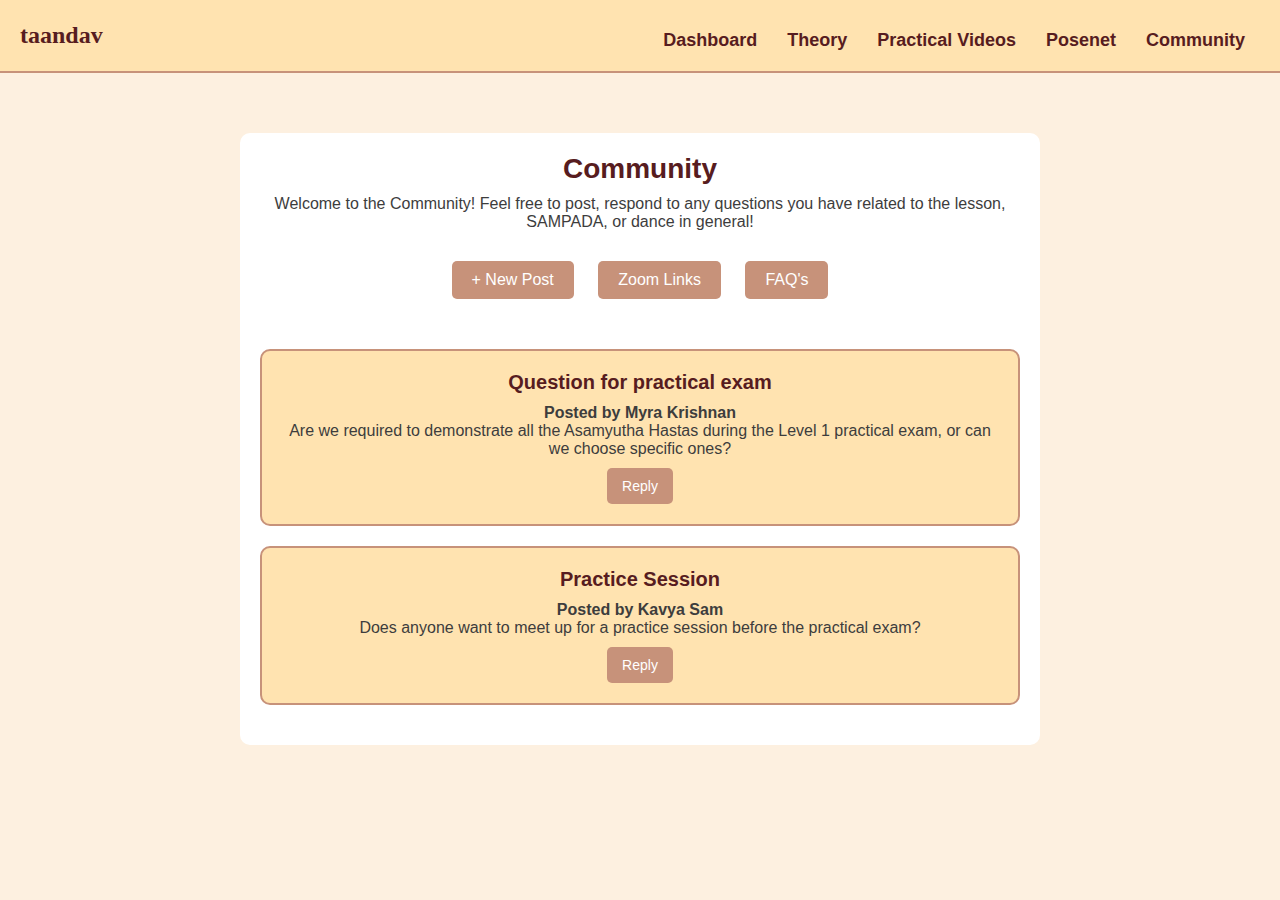
==== community.html @ 80a74edd "initial" ====
<!DOCTYPE html>
<html lang="en">
<head>
    <meta charset="UTF-8">
    <meta name="viewport" content="width=device-width, initial-scale=1.0">
    <title>Community</title>
    <link rel="stylesheet" href="style.css">
</head>
<body>

    <header>
        <div class="logo">
            <h1>taandav</h1>
        </div>
        <nav>
            <a href="index.html">Dashboard</a>
            <a href="theory.html">Theory</a>
            <a href="#">Practical Videos</a>
            <a href="#">Posenet</a>
            <a href="community.html" class="active">Community</a>
        </nav>
    </header>

    <main>
        <section class="community-section">
            <h2>Community</h2>
            <p>Welcome to the Community! Feel free to post, respond to any questions you have related to the lesson, SAMPADA, or dance in general!</p>

            <div class="community-buttons">
                <button id="newPostBtn" class="community-btn">+ New Post</button>
                <button class="community-btn">Zoom Links</button>
                <button class="community-btn">FAQ's</button>
            </div>

            <!-- New Post Form (hidden by default) -->
            <div id="newPostForm" class="new-post-form hidden">
                <h3>Create a New Post</h3>
                <label for="postTitle">Title:</label>
                <input type="text" id="postTitle" placeholder="Enter your post title" required>
                <label for="postContent">Content:</label>
                <textarea id="postContent" placeholder="Enter your post content" required></textarea>
                <button id="submitPostBtn" class="submit-btn">Submit</button>
                <button id="cancelPostBtn" class="cancel-btn">Cancel</button>
            </div>

            <!-- Community Posts -->
            <div id="communityPosts" class="community-posts">
                <!-- Example Posts (Existing posts) -->
                <div class="post">
                    <h4>Question for practical exam</h4>
                    <p><strong>Posted by Myra Krishnan</strong></p>
                    <p>Are we required to demonstrate all the Asamyutha Hastas during the Level 1 practical exam, or can we choose specific ones?</p>
                    <button class="reply-btn">Reply</button>
                </div>

                <div class="post">
                    <h4>Practice Session</h4>
                    <p><strong>Posted by Kavya Sam</strong></p>
                    <p>Does anyone want to meet up for a practice session before the practical exam?</p>
                    <button class="reply-btn">Reply</button>
                </div>
            </div>
        </section>
    </main>

    <script src="community.js"></script>

</body>
</html>
---- style.css ----
/* Basic Reset */
* {
    margin: 0;
    padding: 0;
    box-sizing: border-box;
}

body {
    font-family: Arial, sans-serif;
    background-color: #f6e7d3;
    color: #571c20;
    display: flex;
    flex-direction: column;
    align-items: center;
}

header {
    width: 100%;
    background-color: #c7927a;
    padding: 20px;
    display: flex;
    justify-content: space-between;
    align-items: center;
    color: #fff;
}

.logo h1 {
    font-size: 28px;
    font-weight: bold;
}

nav a {
    margin: 0 15px;
    text-decoration: none;
    color: #fff;
    font-size: 16px;
}

main {
    width: 100%;
    max-width: 1200px;
    padding: 50px 20px;
}

.dashboard {
    background-color: #fdf4e3;
    padding: 20px;
    border-radius: 10px;
    border: 2px solid #c7927a;
}

.dashboard h2 {
    font-size: 26px;
    margin-bottom: 20px;
}

.content {
    display: flex;
    justify-content: space-between;
    gap: 20px;
}

.video-content, .theory-content {
    width: 45%;
    padding: 20px;
    background-color: #fff;
    border: 2px solid #c7927a;
    border-radius: 10px;
}

.video-content h3, .theory-content h3 {
    font-size: 20px;
    margin-bottom: 10px;
}

ul {
    list-style: none;
}

ul li {
    margin: 10px 0;
    font-size: 18px;
}

.exam-date {
    margin-top: 20px;
    font-size: 16px;
    color: #571c20;
}

.progress-bar {
    width: 100%;
    height: 20px;
    background-color: #e0d6cc;
    border-radius: 10px;
    margin-top: 10px;
}

.progress {
    height: 100%;
    background-color: #571c20;
    border-radius: 10px;
}

.resume {
    text-align: center;
    margin-top: 30px;
}

button {
    background-color: #ffb347;
    color: #fff;
    padding: 15px 30px;
    border: none;
    border-radius: 10px;
    font-size: 18px;
    cursor: pointer;
}

button:hover {
    background-color: #f08a24;
}

/* Global Reset */
* {
    margin: 0;
    padding: 0;
    box-sizing: border-box;
}

body {
    font-family: 'Arial', sans-serif;
    background-color: #f6e7d3;
    color: #571c20;
}

/* Header */
header {
    background-color: #c7927a;
    color: white;
    padding: 20px;
    display: flex;
    justify-content: space-between;
    align-items: center;
}

.logo h1 {
    font-size: 28px;
}

nav a {
    color: white;
    text-decoration: none;
    margin-right: 15px;
    font-size: 16px;
}

/* Theory Page Styles */
.theory-page {
    margin: 40px auto;
    max-width: 900px;
    padding: 20px;
}

.theory-page h2 {
    font-size: 28px;
    text-align: center;
    margin-bottom: 40px;
}

/* Progress Bar */
.progress-bar {
    width: 100%;
    height: 20px;
    background-color: #e0d6cc;
    border-radius: 10px;
    position: relative;
    margin-bottom: 30px;
}

.progress {
    height: 100%;
    background-color: #571c20;
    border-radius: 10px;
}

.progress-text {
    position: absolute;
    right: 10px;
    top: 0;
    font-size: 14px;
    color: #571c20;
}

/* Units Section */
.units {
    display: flex;
    flex-wrap: wrap;
    justify-content: space-around;
    gap: 20px;
}

.unit {
    background-color: #fff;
    border: 2px solid #ffb347;
    border-radius: 10px;
    padding: 20px;
    width: 180px;
    text-align: center;
    cursor: pointer;
    transition: transform 0.2s ease-in-out;
}

.unit h3 {
    font-size: 20px;
    color: #571c20;
}

.unit p {
    font-size: 16px;
    color: #571c20;
    margin-top: 10px;
}

.unit:hover {
    transform: scale(1.05);
}

/* Styles for Unit 1 - Objectives page */
.unit-page {
    margin: 40px auto;
    max-width: 900px;
    padding: 20px;
}

.unit-page h2 {
    font-size: 28px;
    margin-bottom: 20px;
    text-align: left;
}

.objectives h3 {
    font-size: 22px;
    margin-bottom: 15px;
    color: #571c20;
}

.objectives ul {
    list-style-type: disc;
    margin-left: 20px;
    font-size: 18px;
    color: #571c20;
    margin-bottom: 40px;
}

.practice h3, .relevant-videos h3 {
    font-size: 20px;
    margin-bottom: 10px;
}

.practice button, .begin-learning button {
    background-color: #ffb347;
    color: white;
    border: none;
    padding: 15px 30px;
    font-size: 18px;
    border-radius: 10px;
    cursor: pointer;
    margin-right: 10px;
    transition: background-color 0.3s;
}

.practice button:hover, .begin-learning button:hover {
    background-color: #f08a24;
}

.relevant-videos ul {
    list-style-type: none;
    font-size: 18px;
    color: #571c20;
}

.relevant-videos ul li {
    margin: 10px 0;
}

.back-link {
    text-decoration: none;
    font-size: 18px;
    color: #571c20;
    display: block;
    margin-bottom: 20px;
}
/* Unit 1 Overview Page */
.overview-page {
    margin: 40px auto;
    max-width: 900px;
    padding: 20px;
    background-color: #fff;
    border: 2px solid #c7927a;
    border-radius: 10px;
}

.overview-page h2 {
    font-size: 24px;
    color: #571c20;
    margin-bottom: 20px;
}

.overview-page h3 {
    font-size: 20px;
    color: #571c20;
    margin-bottom: 15px;
}

.overview-page p {
    font-size: 18px;
    line-height: 1.6;
    margin-bottom: 20px;
}

.back-link {
    text-decoration: none;
    font-size: 18px;
    color: #571c20;
    margin-bottom: 20px;
    display: inline-block;
}

.next-link {
    text-decoration: none;
    font-size: 18px;
    color: white;
    background-color: #c7927a;
    padding: 10px 20px;
    border-radius: 10px;
    display: inline-block;
    margin-top: 20px;
    transition: background-color 0.3s;
}

.next-link:hover {
    background-color: #b07664;
}/* Flashcards Page */
.flashcards-page {
    margin: 40px auto;
    max-width: 900px;
    padding: 20px;
}

.flashcards-page h2 {
    font-size: 24px;
    color: #571c20;
    margin-bottom: 20px;
}

.flashcards-page h3 {
    font-size: 20px;
    color: #571c20;
    margin-bottom: 15px;
}

.flashcard {
    background-color: #ffe3b0;
    padding: 40px;
    border-radius: 10px;
    border: 2px solid #c7927a;
    text-align: center;
    font-size: 24px;
    color: #571c20;
    margin-bottom: 40px;
    cursor: pointer; /* Make it clear that the flashcard is clickable */
    position: relative;
}

.flashcard .front, .flashcard .back {
    position: absolute;
    width: 100%;
    height: 100%;
    top: 0;
    left: 0;
    display: flex;
    justify-content: center;
    align-items: center;
    font-size: 24px;
    color: #571c20;
}

.flashcard .back {
    display: none; /* Hide the back by default */
}

.flashcard-navigation {
    display: flex;
    justify-content: space-between;
    align-items: center;
}

.flashcard-navigation a {
    text-decoration: none;
    font-size: 18px;
    color: #571c20;
}

.flashcard-navigation .flashcard-number {
    font-size: 16px;
    color: #571c20;
}

.next-link {
    text-decoration: none;
    font-size: 18px;
    color: white;
    background-color: #c7927a;
    padding: 10px 20px;
    border-radius: 10px;
    transition: background-color 0.3s;
}

.next-link:hover {
    background-color: #b07664;
}

/* General Styles */
body {
    font-family: 'Arial', sans-serif;
    margin: 0;
    padding: 0;
    background-color: #fdf0e0;
    color: #3d3d3d;
}

header {
    background-color: #ffe3b0;
    padding: 20px;
    border-bottom: 2px solid #c7927a;
}

header .logo h1 {
    margin: 0;
    color: #571c20;
    font-family: 'Georgia', serif;
    font-size: 24px;
}

nav {
    margin-top: 10px;
    display: flex;
    justify-content: space-around;
}

nav a {
    text-decoration: none;
    color: #571c20;
    font-size: 18px;
    font-weight: bold;
    transition: color 0.3s;
}

nav a:hover {
    color: #c7927a;
}

main {
    padding: 20px;
}

.back-link {
    display: inline-block;
    color: #571c20;
    text-decoration: none;
    font-size: 18px;
    margin-bottom: 20px;
    transition: color 0.3s;
}

.back-link:hover {
    color: #c7927a;
}

/* Terms Overview Section */
.terms-overview {
    margin: 40px auto;
    max-width: 1100px;
    padding: 20px;
    background-color: #fff;
    border: 1px solid #c7927a;
    border-radius: 10px;
}

.terms-overview h2, .terms-overview h3 {
    text-align: center;
    color: #571c20;
}

.terms-grid {
    display: grid;
    grid-template-columns: repeat(auto-fill, minmax(250px, 1fr));
    gap: 20px;
    margin-top: 40px;
}

.term-card {
    background-color: #ffe3b0;
    border: 2px solid #c7927a;
    border-radius: 10px;
    padding: 20px;
    text-align: center;
    transition: background-color 0.3s ease;
}

.term-card h4 {
    font-size: 18px;
    color: #571c20;
    margin-bottom: 10px;
}

.term-card p {
    font-size: 16px;
    color: #3d3d3d;
}

.term-card:hover {
    background-color: #fdf0e0;
}

/* Memory Game Button */
.memory-game-btn {
    display: block;
    width: 200px;
    margin: 40px auto;
    padding: 15px;
    text-align: center;
    background-color: #c7927a;
    color: white;
    border-radius: 10px;
    text-decoration: none;
    font-size: 18px;
    transition: background-color 0.3s ease;
}

.memory-game-btn:hover {
    background-color: #b07664;
}

/* Responsive Layout */
@media (max-width: 768px) {
    nav a {
        font-size: 16px;
    }

    .terms-grid {
        grid-template-columns: 1fr;
    }
}

/* Terms Overview Section in Flashcards */
.terms-overview-section {
    text-align: center;
    margin-top: 40px;
}

/* Memory Game Section */
.memory-game-section {
    margin: 40px auto;
    max-width: 1100px;
    padding: 20px;
    background-color: #fff;
    border-radius: 10px;
    text-align: center;
}

.memory-game-grid {
    display: grid;
    grid-template-columns: repeat(4, 1fr);
    gap: 20px;
    margin-top: 20px;
}

.memory-game-card {
    background-color: #c7927a;
    color: white;
    padding: 20px;
    border-radius: 10px;
    font-size: 18px;
    text-align: center;
    cursor: pointer;
    transition: background-color 0.3s ease;
    user-select: none;
}

.memory-game-card.hidden {
    background-color: #f2a65a;
}

.memory-game-card.matched {
    background-color: #571c20;
    cursor: default;
    pointer-events: none;
}

.memory-game-card:hover {
    background-color: #b07664;
}

/* Back and Overview Links */
.back-link {
    display: inline-block;
    margin-bottom: 20px;
    font-size: 18px;
    color: #571c20;
    text-decoration: none;
    transition: color 0.3s;
}

.back-link:hover {
    color: #b07664;
}

.memory-game-btn {
    display: inline-block;
    margin-top: 20px;
    padding: 15px 30px;
    background-color: #c7927a;
    color: white;
    text-decoration: none;
    border-radius: 10px;
    font-size: 18px;
    transition: background-color 0.3s;
}

.memory-game-btn:hover {
    background-color: #b07664;
}

/* Completion Screen */
.completion-section {
    margin: 40px auto;
    max-width: 800px;
    padding: 20px;
    background-color: #fff;
    border-radius: 10px;
    text-align: center;
}

.completion-section h2 {
    color: #571c20;
    font-size: 32px;
    margin-bottom: 20px;
}

.completion-section p {
    font-size: 18px;
    color: #3d3d3d;
    margin-bottom: 30px;
}

/* Progress Bar */
.progress-container {
    margin: 30px 0;
    text-align: center;
}

.progress-bar {
    width: 100%;
    background-color: #f2a65a;
    border-radius: 25px;
    height: 30px;
    overflow: hidden;
}

.progress {
    height: 100%;
    width: 50%; /* Initial progress */
    background-color: #c7927a;
    border-radius: 25px;
    transition: width 1s ease-in-out;
}

#progress-percentage {
    font-size: 18px;
    color: #571c20;
    margin-top: 10px;
}

/* Buttons */
.next-steps {
    margin-top: 40px;
}

.next-btn, .progress-btn {
    display: inline-block;
    padding: 15px 30px;
    background-color: #c7927a;
    color: white;
    text-decoration: none;
    border-radius: 10px;
    font-size: 18px;
    margin: 10px;
    transition: background-color 0.3s;
}

.next-btn:hover, .progress-btn:hover {
    background-color: #b07664;
}

/* Community Section */
.community-section {
    margin: 40px auto;
    max-width: 800px;
    padding: 20px;
    background-color: #fff;
    border-radius: 10px;
    text-align: center;
}

.community-section h2 {
    color: #571c20;
    font-size: 28px;
    margin-bottom: 10px;
}

.community-buttons {
    margin: 20px 0;
}

.community-btn {
    padding: 10px 20px;
    background-color: #c7927a;
    color: white;
    border: none;
    border-radius: 5px;
    margin: 10px;
    cursor: pointer;
    font-size: 16px;
    transition: background-color 0.3s;
}

.community-btn:hover {
    background-color: #b07664;
}

/* New Post Form */
.new-post-form {
    margin: 20px auto;
    text-align: left;
    padding: 20px;
    border: 2px solid #c7927a;
    border-radius: 10px;
    background-color: #ffe3b0;
    max-width: 600px;
}

.new-post-form label {
    display: block;
    margin-bottom: 5px;
    font-size: 16px;
    color: #571c20;
}

.new-post-form input, .new-post-form textarea {
    width: 100%;
    padding: 10px;
    margin-bottom: 10px;
    font-size: 16px;
    border-radius: 5px;
    border: 1px solid #c7927a;
}

.submit-btn, .cancel-btn {
    padding: 10px 20px;
    background-color: #c7927a;
    color: white;
    border: none;
    border-radius: 5px;
    cursor: pointer;
    margin-right: 10px;
    transition: background-color 0.3s;
}

.submit-btn:hover, .cancel-btn:hover {
    background-color: #b07664;
}

.hidden {
    display: none;
}

/* Community Posts */
.community-posts {
    margin-top: 40px;
}

.post {
    border: 2px solid #c7927a;
    padding: 20px;
    margin-bottom: 20px;
    background-color: #ffe3b0;
    border-radius: 10px;
}

.post h4 {
    color: #571c20;
    font-size: 20px;
    margin-bottom: 10px;
}

.post p {
    font-size: 16px;
    color: #3d3d3d;
}

.reply-btn {
    padding: 10px 15px;
    background-color: #c7927a;
    color: white;
    border: none;
    border-radius: 5px;
    cursor: pointer;
    font-size: 14px;
    margin-top: 10px;
    transition: background-color 0.3s;
}

.reply-btn:hover {
    background-color: #b07664;
}

/* Video Page */
.video-section {
    max-width: 1000px;
    margin: 40px auto;
    padding: 20px;
    background-color: #fff;
    border-radius: 10px;
}

.video-section h2 {
    text-align: center;
    color: #571c20;
    font-size: 32px;
    margin-bottom: 20px;
}

/* Progress Bar */
.progress-bar-container {
    display: flex;
    align-items: center;
    justify-content: space-between;
    margin: 20px 0;
}

.progress-bar {
    width: 80%;
    height: 20px;
    background-color: #ffe3b0;
    border-radius: 10px;
    overflow: hidden;
}

.progress {
    width: 20%; /* Initial progress */
    height: 100%;
    background-color: #c7927a;
    border-radius: 10px;
    transition: width 1s ease-in-out;
}

.video-container {
    margin-top: 40px;
}

.video-container h3 {
    color: #c7927a;
    font-size: 24px;
    margin-bottom: 20px;
}

.video-grid {
    display: grid;
    grid-template-columns: repeat(auto-fill, minmax(200px, 1fr));
    gap: 20px;
}

.video-placeholder {
    background-color: #d8d8d8;
    border-radius: 10px;
    width: 100%;
    height: 150px;
    display: flex;
    justify-content: center;
    align-items: center;
    font-size: 18px;
    color: #333;
}

/* Posenet Page */
.posenet-section {
    max-width: 800px;
    margin: 40px auto;
    padding: 20px;
    background-color: #fff;
    border-radius: 10px;
    text-align: center;
}

.posenet-section h2 {
    font-size: 32px;
    color: #571c20;
    margin-bottom: 20px;
}

.posenet-section ol {
    text-align: left;
    font-size: 18px;
    color: #3d3d3d;
}

.status-indicators {
    margin: 20px 0;
}

.status {
    font-size: 18px;
    display: inline-block;
    margin: 0 10px;
}

.wrong-posture {
    color: red;
}

.correct-posture {
    color: green;
}

.video-placeholder {
    width: 600px;
    height: 400px;
    background-color: #d8d8d8;
    margin: 20px auto;
    display: flex;
    justify-content: center;
    align-items: center;
}

.start-btn {
    padding: 15px 30px;
    background-color: #c7927a;
    color: white;
    border: none;
    border-radius: 10px;
    font-size: 18px;
    cursor: pointer;
    transition: background-color 0.3s;
}

.start-btn:hover {
    background-color: #b07664;
}
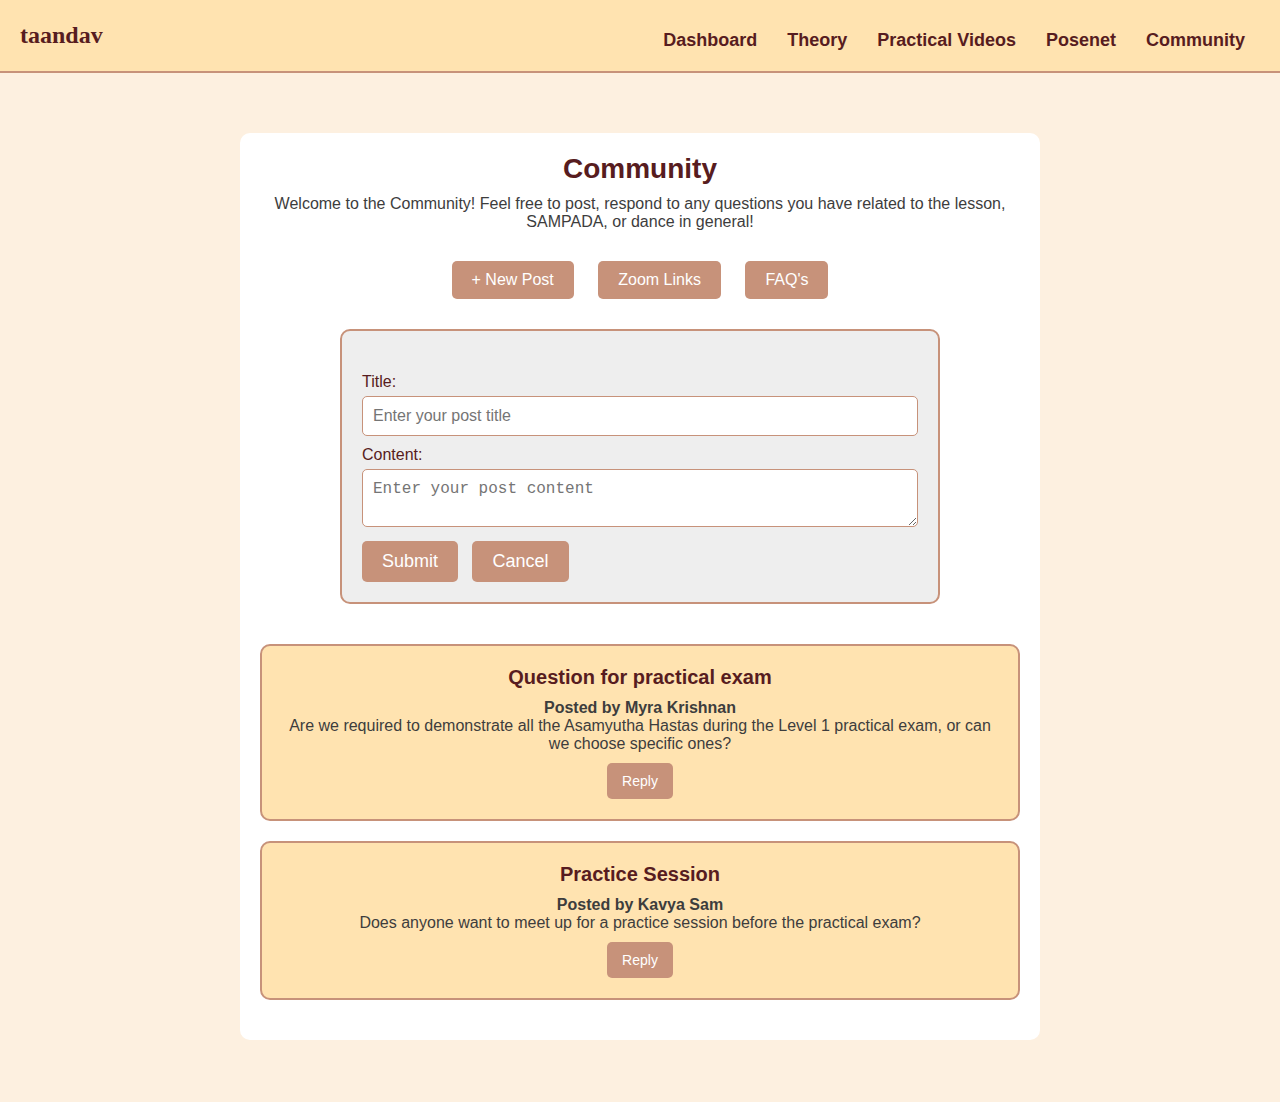
==== commit 80afc6c9: "all basic functions work" ====
--- a/community.html
+++ b/community.html
@@ -15,7 +15,7 @@
         <nav>
             <a href="index.html">Dashboard</a>
             <a href="theory.html">Theory</a>
-            <a href="#">Practical Videos</a>
+            <a href="videos.html">Practical Videos</a>
             <a href="#">Posenet</a>
             <a href="community.html" class="active">Community</a>
         </nav>
--- a/style.css
+++ b/style.css
@@ -119,13 +119,6 @@
 
 button:hover {
     background-color: #f08a24;
-}
-
-/* Global Reset */
-* {
-    margin: 0;
-    padding: 0;
-    box-sizing: border-box;
 }
 
 body {
@@ -590,13 +583,23 @@
 }
 
 .memory-game-card.hidden {
-    background-color: #f2a65a;
+    background-color: #f2a65a; /* Keeps the same */
+    color: transparent; /* Keep text hidden */
+}
+
+/* When the card is clicked and revealed, remove .hidden */
+.memory-game-card:not(.hidden) {
+    color: white; /* Make text visible */
 }
 
 .memory-game-card.matched {
     background-color: #571c20;
     cursor: default;
     pointer-events: none;
+}
+
+.memory-game-card:not(.matched):hover {
+    background-color: #b07664; /* Only apply hover effect on non-matched cards */
 }
 
 .memory-game-card:hover {
@@ -702,6 +705,30 @@
 
 .next-btn:hover, .progress-btn:hover {
     background-color: #b07664;
+}
+
+/* Progress Bar */
+.progress-bar-container {
+    display: flex;
+    align-items: center;
+    justify-content: space-between;
+    margin: 20px 0;
+}
+
+.progress-bar {
+    width: 80%;
+    height: 20px;
+    background-color: #ffe3b0;
+    border-radius: 10px;
+    overflow: hidden;
+}
+
+.progress {
+    width: 20%; /* Initial progress */
+    height: 100%;
+    background-color: #c7927a;
+    border-radius: 10px;
+    transition: width 1s ease-in-out;
 }
 
 /* Community Section */
@@ -783,10 +810,17 @@
 }
 
 .hidden {
-    display: none;
+    background-color: #eee; /* Hide the text by matching the background */
+    color: transparent; /* Hide the text */
+    transition: background-color 0.3s, color 0.3s; /* Smooth reveal */
 }
 
 /* Community Posts */
+
+.community-hidden {
+    display: none; /* Specifically hide elements in the community section */
+}
+
 .community-posts {
     margin-top: 40px;
 }
@@ -894,18 +928,42 @@
     color: #333;
 }
 
+/* Progress Bar */
+.progress-bar-container {
+    display: flex;
+    align-items: center;
+    justify-content: space-between;
+    margin: 20px 0;
+}
+
+.progress-bar {
+    width: 80%;
+    height: 20px;
+    background-color: #ffe3b0;
+    border-radius: 10px;
+    overflow: hidden;
+}
+
+.progress {
+    width: 20%; /* Initial progress */
+    height: 100%;
+    background-color: #c7927a;
+    border-radius: 10px;
+    transition: width 1s ease-in-out;
+}
+
 /* Posenet Page */
 .posenet-section {
-    max-width: 800px;
+    max-width: 900px;
     margin: 40px auto;
     padding: 20px;
-    background-color: #fff;
+    background-color: #fdf3e2;
     border-radius: 10px;
     text-align: center;
 }
 
 .posenet-section h2 {
-    font-size: 32px;
+    font-size: 36px;
     color: #571c20;
     margin-bottom: 20px;
 }
@@ -914,6 +972,7 @@
     text-align: left;
     font-size: 18px;
     color: #3d3d3d;
+    padding-left: 20px;
 }
 
 .status-indicators {
@@ -923,25 +982,42 @@
 .status {
     font-size: 18px;
     display: inline-block;
-    margin: 0 10px;
+    margin: 0 20px;
+    padding: 10px 20px;
+    border-radius: 5px;
 }
 
 .wrong-posture {
     color: red;
+    background-color: #fdd;
 }
 
 .correct-posture {
     color: green;
-}
-
-.video-placeholder {
-    width: 600px;
-    height: 400px;
-    background-color: #d8d8d8;
+    background-color: #dfd;
+}
+
+/* Video Feed Container */
+#video-feed-container {
+    width: 640px;
+    height: 480px;
     margin: 20px auto;
-    display: flex;
+    background-color: #eae2d7;
+    border: 2px solid #c7927a;
+    border-radius: 10px;
+    display: flex;
+    align-items: center;
     justify-content: center;
-    align-items: center;
+    position: relative;
+    overflow: hidden;
+}
+
+/* Ensure the P5.js Canvas fills the container */
+canvas {
+    width: 100%;  /* Fill the container width */
+    height: 100%;  /* Fill the container height */
+    display: block;
+    position: relative;
 }
 
 .start-btn {
@@ -957,4 +1033,4 @@
 
 .start-btn:hover {
     background-color: #b07664;
-}
+}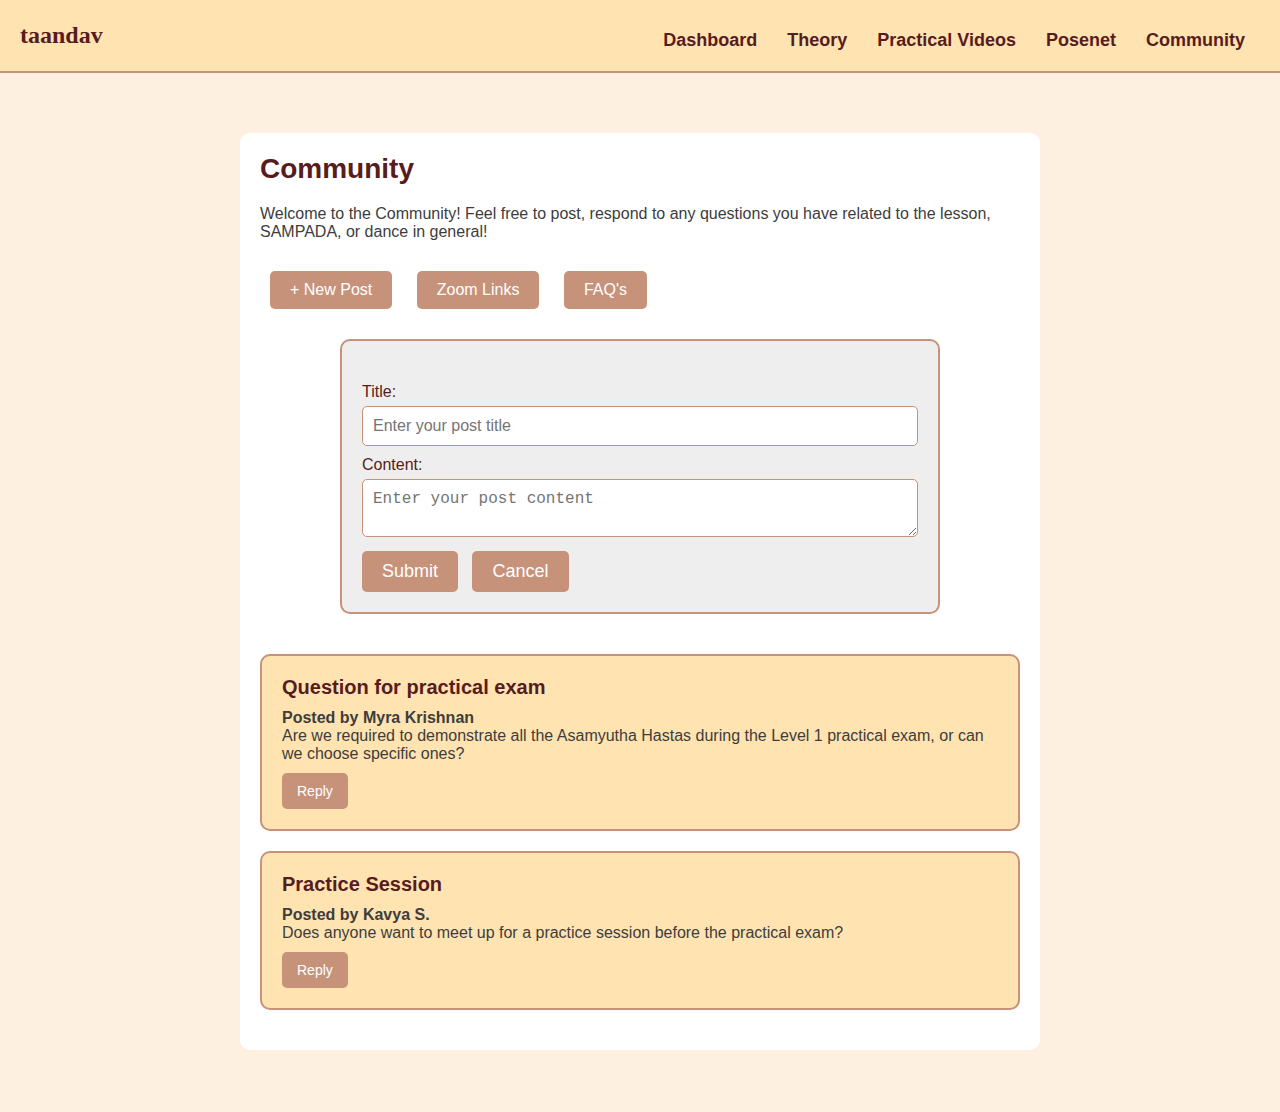
==== commit 04233aca: "changes" ====
--- a/community.html
+++ b/community.html
@@ -16,7 +16,7 @@
             <a href="index.html">Dashboard</a>
             <a href="theory.html">Theory</a>
             <a href="videos.html">Practical Videos</a>
-            <a href="#">Posenet</a>
+            <a href="posenet.html">Posenet</a>
             <a href="community.html" class="active">Community</a>
         </nav>
     </header>
@@ -55,7 +55,7 @@
 
                 <div class="post">
                     <h4>Practice Session</h4>
-                    <p><strong>Posted by Kavya Sam</strong></p>
+                    <p><strong>Posted by Kavya S.</strong></p>
                     <p>Does anyone want to meet up for a practice session before the practical exam?</p>
                     <button class="reply-btn">Reply</button>
                 </div>
--- a/style.css
+++ b/style.css
@@ -336,9 +336,9 @@
     background-color: #b07664;
 }/* Flashcards Page */
 .flashcards-page {
-    margin: 40px auto;
+    margin: 80px auto;
     max-width: 900px;
-    padding: 20px;
+    padding: 40px;
 }
 
 .flashcards-page h2 {
@@ -355,7 +355,7 @@
 
 .flashcard {
     background-color: #ffe3b0;
-    padding: 40px;
+    padding: 80px;
     border-radius: 10px;
     border: 2px solid #c7927a;
     text-align: center;
@@ -738,13 +738,13 @@
     padding: 20px;
     background-color: #fff;
     border-radius: 10px;
-    text-align: center;
+    text-align: left;
 }
 
 .community-section h2 {
     color: #571c20;
     font-size: 28px;
-    margin-bottom: 10px;
+    margin-bottom: 20px;
 }
 
 .community-buttons {
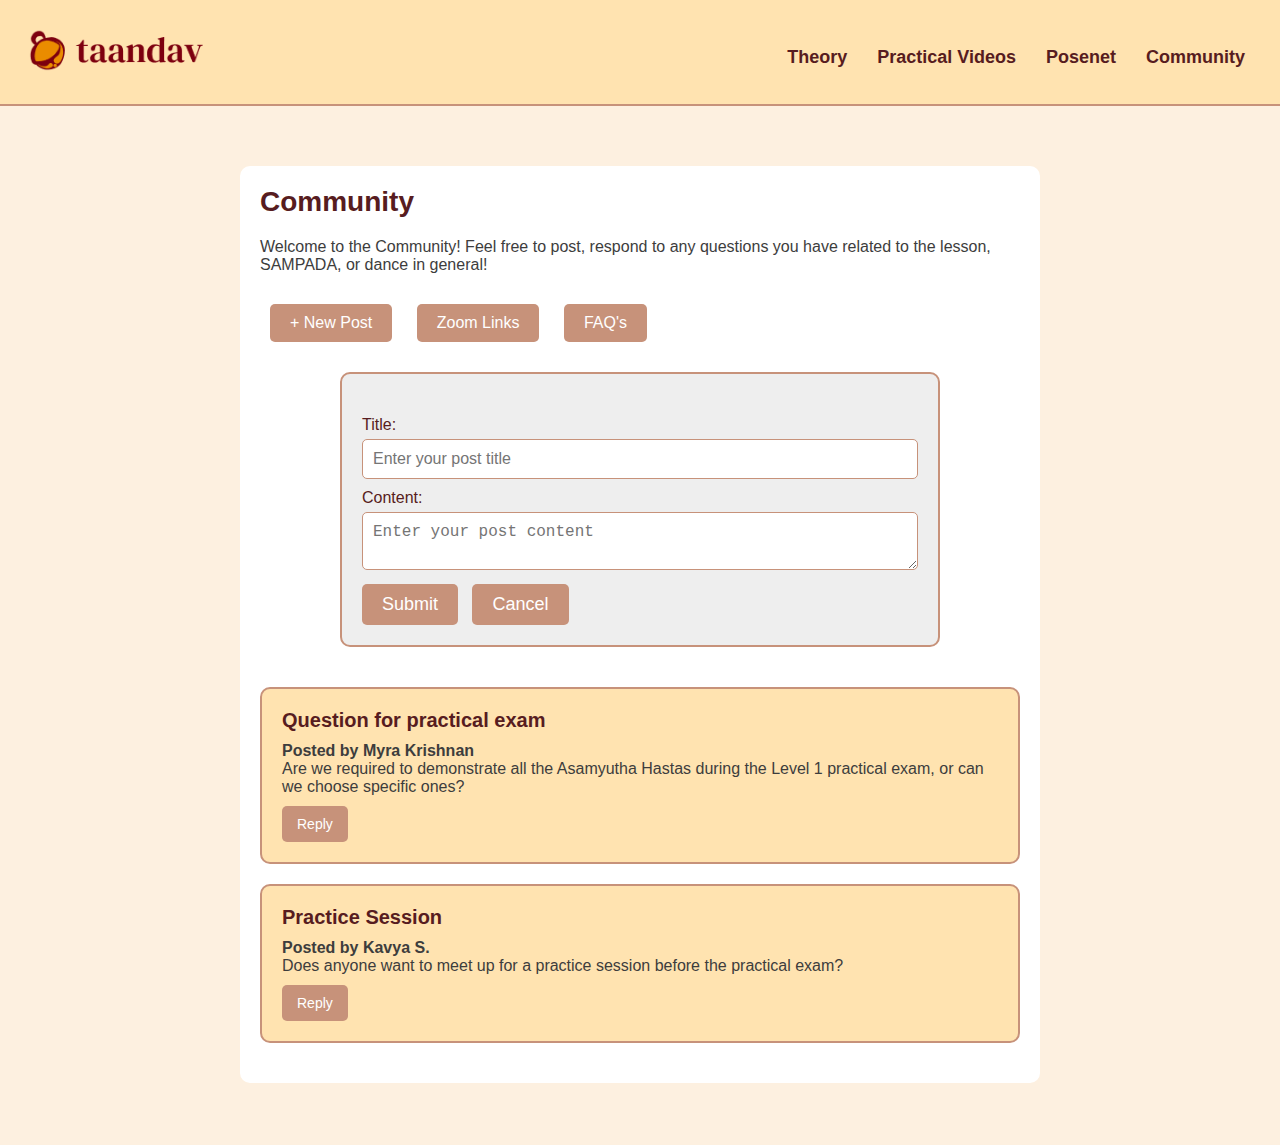
==== commit 28521850: "update UI, deleted overview, rewordek flow, added videos" ====
--- a/community.html
+++ b/community.html
@@ -10,14 +10,16 @@
 
     <header>
         <div class="logo">
-            <h1>taandav</h1>
+            <!-- Replacing text-based logo with image-based logo -->
+            <a href="index.html">
+                <img src="images/Taandav_Logo.png" alt="Taandav Logo" style="height: 60px;">
+            </a>
         </div>
         <nav>
-            <a href="index.html">Dashboard</a>
             <a href="theory.html">Theory</a>
             <a href="videos.html">Practical Videos</a>
             <a href="posenet.html">Posenet</a>
-            <a href="community.html" class="active">Community</a>
+            <a href="community.html">Community</a>
         </nav>
     </header>
 
--- a/style.css
+++ b/style.css
@@ -7,7 +7,7 @@
 
 body {
     font-family: Arial, sans-serif;
-    background-color: #f6e7d3;
+    background-color: #fdf4e3;
     color: #571c20;
     display: flex;
     flex-direction: column;
@@ -16,24 +16,23 @@
 
 header {
     width: 100%;
-    background-color: #c7927a;
+    background-color: #f7dac0;
     padding: 20px;
     display: flex;
     justify-content: space-between;
     align-items: center;
-    color: #fff;
-}
-
-.logo h1 {
-    font-size: 28px;
-    font-weight: bold;
+    color: #571c20;
+}
+
+.logo img {
+    height: 60px;
 }
 
 nav a {
     margin: 0 15px;
     text-decoration: none;
-    color: #fff;
-    font-size: 16px;
+    color: #571c20;
+    font-size: 18px;
 }
 
 main {
@@ -42,63 +41,167 @@
     padding: 50px 20px;
 }
 
-.dashboard {
-    background-color: #fdf4e3;
+/* ############################### HOME design #############################*/
+
+.home {
+    background-color: #fff;
     padding: 20px;
     border-radius: 10px;
     border: 2px solid #c7927a;
 }
 
-.dashboard h2 {
-    font-size: 26px;
-    margin-bottom: 20px;
-}
-
+.home h2 {
+    font-size: 28px;
+    margin-bottom: 20px;
+    color: #c73e1d;
+}
+
+.home ul {
+    list-style-type: none;
+    margin-bottom: 20px;
+}
+
+.home ul li {
+    font-size: 18px;
+    margin: 10px 0;
+}
+
+/* Container for the left and right sections */
 .content {
     display: flex;
     justify-content: space-between;
+    align-items: flex-start; /* Aligns both sections to the top */
     gap: 20px;
 }
 
-.video-content, .theory-content {
-    width: 45%;
-    padding: 20px;
-    background-color: #fff;
+/* Left side: course info */
+.course-info {
+    width: 55%;
+}
+
+.course-info h2 {
+    font-size: 28px;
+    color: #c73e1d;
+    margin-bottom: 20px; /* Space below the heading */
+}
+
+.course-info p {
+    font-size: 18px;
+    line-height: 1.6;
+    color: #3d3d3d;
+    margin-bottom: 30px; /* Space between paragraph and list */
+}
+
+
+/* Right side: container for both theory and practical content */
+.side-content {
+    width: 40%; /* Less space for the right column */
+    display: flex;
+    flex-direction: column;
+    gap: 20px;
+}
+
+/* Styles for both theory and practical content */
+.theory-content, .practical-content {
+    background-color: #fde3b0;
+    padding: 20px;
+    border-radius: 12px;
     border: 2px solid #c7927a;
-    border-radius: 10px;
-}
-
-.video-content h3, .theory-content h3 {
+    box-shadow: 0 2px 4px rgba(0, 0, 0, 0.1);
+}
+
+.theory-content h3, .practical-content h3 {
+    font-size: 24px;
+    font-weight: bold;
+    color: #c73e1d;
+    margin-bottom: 15px;
+}
+
+.theory-content ul, .practical-content ul {
+    list-style: none;
+    padding-left: 0;
+}
+
+.theory-content ul li, .practical-content ul li {
+    font-size: 18px;
+    margin-bottom: 10px;
+    color: #3d3d3d;
+    display: flex;
+    align-items: center;
+}
+
+.theory-content ul li::before, .practical-content ul li::before {
+    content: "✔️";
     font-size: 20px;
-    margin-bottom: 10px;
-}
-
-ul {
-    list-style: none;
-}
-
-ul li {
-    margin: 10px 0;
-    font-size: 18px;
+    color: #c73e1d;
+    margin-right: 10px;
 }
 
 .exam-date {
     margin-top: 20px;
     font-size: 16px;
-    color: #571c20;
+    color: #822626;
+    font-weight: bold;
+}
+
+/* Styling for the bullet point list */
+ul.course-benefits {
+    list-style: none; /* Remove default bullets */
+    padding-left: 0;
+    margin-bottom: 20px;
+}
+
+ul.course-benefits li {
+    display: flex;
+    align-items: center;
+    font-size: 18px;
+    margin-bottom: 15px;
+    color: #3d3d3d;
+}
+
+/* Custom bullet icon */
+.bullet-icon {
+    width: 24px;
+    height: 24px; /* Adjust the size of the icon */
+    margin-right: 10px; /* Space between icon and text */
+}
+
+/* ################################# VIDEO CONTENT ##################################*/
+
+.video-content {
+    width: 45%;
+    padding: 20px;
+    background-color: #ffe3b0;
+    border-radius: 10px;
+    border: 2px solid #c7927a;
+}
+
+.video-content h3 {
+    font-size: 22px;
+    color: #c73e1d;
+    margin-bottom: 15px;
+}
+
+ul {
+    list-style: none;
+}
+
+ul li {
+    margin: 10px 0;
+    font-size: 18px;
 }
 
 .progress-bar {
     width: 100%;
     height: 20px;
-    background-color: #e0d6cc;
+    background-color: #f2d6a6;
     border-radius: 10px;
     margin-top: 10px;
 }
 
 .progress {
     height: 100%;
-    background-color: #571c20;
+    background-color: #c73e1d;
     border-radius: 10px;
 }
 
@@ -148,7 +251,7 @@
     font-size: 16px;
 }
 
-/* Theory Page Styles */
+/* #################################### Theory Page Styles ################################## */
 .theory-page {
     margin: 40px auto;
     max-width: 900px;
@@ -160,6 +263,17 @@
     text-align: center;
     margin-bottom: 40px;
 }
+
+.theory-layout {
+    display: flex;
+    justify-content: flex-start; /* Align the content to the left */
+    align-items: center;  /* Vertically align the content */
+    gap: 40px; /* Space between the image and the units */
+    max-width: 1200px;
+    margin: 0 auto;
+    padding: 20px;
+}
+
 
 /* Progress Bar */
 .progress-bar {
@@ -188,20 +302,25 @@
 /* Units Section */
 .units {
     display: flex;
-    flex-wrap: wrap;
-    justify-content: space-around;
+    flex-direction: column;
+    align-items: flex-start; /* Align units to the right */
     gap: 20px;
 }
 
 .unit {
-    background-color: #fff;
-    border: 2px solid #ffb347;
-    border-radius: 10px;
-    padding: 20px;
-    width: 180px;
-    text-align: center;
     cursor: pointer;
+}
+
+.unit img {
+    width: 300px;  /* Adjust the size as needed */
+    height: auto;
+    border-radius: 10px;
     transition: transform 0.2s ease-in-out;
+    box-shadow: 0px 4px 8px rgba(0, 0, 0, 0.1);
+}
+
+.unit:hover img {
+    transform: scale(1.05);  /* Zoom effect on hover */
 }
 
 .unit h3 {
@@ -215,21 +334,44 @@
     margin-top: 10px;
 }
 
-.unit:hover {
-    transform: scale(1.05);
-}
-
-/* Styles for Unit 1 - Objectives page */
+/* Dancer image */
+.image-container {
+    margin-right: auto; /* Push the image to the far left */
+}
+
+.image-container img {
+    max-width: 450px;  /* Adjust the size of the image */
+    height: auto;
+    border-radius: 10px;
+}
+
+
+/*################################## Unit 1 - Objectives page ############################### */
 .unit-page {
     margin: 40px auto;
-    max-width: 900px;
+    max-width: 1200px;
     padding: 20px;
 }
 
 .unit-page h2 {
     font-size: 28px;
-    margin-bottom: 20px;
-    text-align: left;
+    color: #571c20;
+    margin-bottom: 20px;
+}
+
+/* Container for objectives and side content */
+.content-container {
+    display: flex;
+    justify-content: space-between; /* Ensures side content is to the right */
+    align-items: flex-start; /* Aligns both sections at the top */
+    gap: 20px; /* Adds space between the two sections */
+}
+
+/* Objectives Section */
+.objectives {
+    width: 65%; /* Adjust width of the objectives to leave space for side content */
+    margin-left: 0;
+    margin-right: auto;
 }
 
 .objectives h3 {
@@ -246,35 +388,27 @@
     margin-bottom: 40px;
 }
 
-.practice h3, .relevant-videos h3 {
-    font-size: 20px;
-    margin-bottom: 10px;
-}
-
-.practice button, .begin-learning button {
-    background-color: #ffb347;
-    color: white;
-    border: none;
-    padding: 15px 30px;
-    font-size: 18px;
-    border-radius: 10px;
-    cursor: pointer;
-    margin-right: 10px;
-    transition: background-color 0.3s;
-}
-
-.practice button:hover, .begin-learning button:hover {
-    background-color: #f08a24;
-}
-
-.relevant-videos ul {
-    list-style-type: none;
-    font-size: 18px;
-    color: #571c20;
-}
-
-.relevant-videos ul li {
-    margin: 10px 0;
+.progress-bar-objective
+{
+    margin-left: 25px;
+}
+
+/* Side content (buttons) */
+.side-content {
+    width: 30%; /* Takes up the remaining space on the right */
+    display: flex;
+    flex-direction: column;
+    gap: 20px;
+}
+
+.unit img {
+    width: 100%;
+    border-radius: 10px;
+    transition: transform 0.2s ease-in-out;
+}
+
+.unit img:hover {
+    transform: scale(1.05); /* Zoom effect */
 }
 
 .back-link {
@@ -284,57 +418,59 @@
     display: block;
     margin-bottom: 20px;
 }
-/* Unit 1 Overview Page */
-.overview-page {
-    margin: 40px auto;
-    max-width: 900px;
-    padding: 20px;
-    background-color: #fff;
-    border: 2px solid #c7927a;
-    border-radius: 10px;
-}
-
-.overview-page h2 {
-    font-size: 24px;
-    color: #571c20;
-    margin-bottom: 20px;
-}
-
-.overview-page h3 {
-    font-size: 20px;
-    color: #571c20;
-    margin-bottom: 15px;
-}
-
-.overview-page p {
+
+/* ################################# STORY ##################################*/
+
+/* Main Content */
+.story-page h2 {
+    text-align: center;
+    font-size: 32px;
+    color: #4e5c3b;
+    margin-bottom: 40px;
+}
+
+.story-content-container {
+    display: flex;
+    justify-content: space-between;
+    align-items: center;
+}
+
+/* Left: Image */
+.story-image img {
+    max-width: 500px;
+    height: auto;
+    border-radius: 10px;
+}
+
+/* Right: Text */
+.story-text {
+    width: 45%;
+}
+
+.story-text p {
     font-size: 18px;
     line-height: 1.6;
-    margin-bottom: 20px;
-}
-
-.back-link {
+    color: #4e5c3b;
+    margin-bottom: 40px;
+}
+
+/* Next Button */
+.next-button {
+    font-size: 18px;
+    color: #b23b45;
     text-decoration: none;
-    font-size: 18px;
-    color: #571c20;
-    margin-bottom: 20px;
-    display: inline-block;
-}
-
-.next-link {
+    font-weight: bold;
+}
+
+/* Done Button */
+.done-button {
+    font-size: 18px;
+    color: #b23b45;
     text-decoration: none;
-    font-size: 18px;
-    color: white;
-    background-color: #c7927a;
-    padding: 10px 20px;
-    border-radius: 10px;
-    display: inline-block;
-    margin-top: 20px;
-    transition: background-color 0.3s;
-}
-
-.next-link:hover {
-    background-color: #b07664;
-}/* Flashcards Page */
+    font-weight: bold;
+}
+
+/* ################################ FLASHCARDS ######################################## */
 .flashcards-page {
     margin: 80px auto;
     max-width: 900px;
@@ -355,7 +491,7 @@
 
 .flashcard {
     background-color: #ffe3b0;
-    padding: 80px;
+    padding: 40px;
     border-radius: 10px;
     border: 2px solid #c7927a;
     text-align: center;
@@ -364,25 +500,38 @@
     margin-bottom: 40px;
     cursor: pointer; /* Make it clear that the flashcard is clickable */
     position: relative;
-}
-
-.flashcard .front, .flashcard .back {
+    height: 200px; /* Fixed height for flashcard */
+    display: flex;
+    justify-content: center; /* Centers content horizontally */
+    align-items: center; /* Centers content vertically */
+    box-shadow: 0px 4px 10px rgba(0, 0, 0, 0.1); /* Subtle shadow */
+}
+
+.flashcard .front, 
+.flashcard .back {
     position: absolute;
     width: 100%;
     height: 100%;
     top: 0;
     left: 0;
     display: flex;
-    justify-content: center;
-    align-items: center;
+    justify-content: center; /* Center horizontally */
+    align-items: center; /* Center vertically */
     font-size: 24px;
     color: #571c20;
+    padding: 60px; /* Padding for text readability */
+    box-sizing: border-box; /* Ensures padding is included in height and width */
+    text-align: center; /* Ensures text is centered */
 }
 
 .flashcard .back {
     display: none; /* Hide the back by default */
 }
 
+.flashcard .front {
+    font-weight: bold;
+}
+
 .flashcard-navigation {
     display: flex;
     justify-content: space-between;
@@ -400,7 +549,7 @@
     color: #571c20;
 }
 
-.next-link {
+.next-link, .previous-link {
     text-decoration: none;
     font-size: 18px;
     color: white;
@@ -410,11 +559,12 @@
     transition: background-color 0.3s;
 }
 
-.next-link:hover {
+.next-link:hover, .previous-link:hover {
     background-color: #b07664;
 }
 
-/* General Styles */
+
+/* ######################## General Styles ###################### */
 body {
     font-family: 'Arial', sans-serif;
     margin: 0;
@@ -458,20 +608,22 @@
     padding: 20px;
 }
 
-.back-link {
+.back-button {
     display: inline-block;
     color: #571c20;
     text-decoration: none;
     font-size: 18px;
     margin-bottom: 20px;
     transition: color 0.3s;
-}
-
-.back-link:hover {
+    font-weight: bold;
+}
+
+.back-button:hover {
     color: #c7927a;
 }
 
-/* Terms Overview Section */
+/* ######################## TERMS OVERVIEW ####################*/
+
 .terms-overview {
     margin: 40px auto;
     max-width: 1100px;
@@ -860,7 +1012,7 @@
     background-color: #b07664;
 }
 
-/* Video Page */
+/* ###################################### Video Page ################################### */
 .video-section {
     max-width: 1000px;
     margin: 40px auto;
@@ -876,81 +1028,100 @@
     margin-bottom: 20px;
 }
 
-/* Progress Bar */
-.progress-bar-container {
-    display: flex;
-    align-items: center;
-    justify-content: space-between;
-    margin: 20px 0;
-}
-
-.progress-bar {
-    width: 80%;
-    height: 20px;
+/* Section Title for Each Group of Videos */
+.video-container h3 {
+    font-size: 24px;
+    color: #b07664;
+    margin-bottom: 20px;
+    margin-top: 20px;
+}
+
+/* Video Grid */
+.video-grid {
+    display: flex;
+    flex-wrap: wrap; /* Allows videos to wrap on smaller screens */
+    gap: 20px; /* Space between video elements */
+}
+
+/* Video Placeholder Styling */
+.video-placeholder {
+    width: 300px; /* Consistent width for each video placeholder */
+    height: 200px; /* Consistent height for each video placeholder */
     background-color: #ffe3b0;
-    border-radius: 10px;
-    overflow: hidden;
-}
-
-.progress {
-    width: 20%; /* Initial progress */
-    height: 100%;
-    background-color: #c7927a;
-    border-radius: 10px;
-    transition: width 1s ease-in-out;
-}
-
-.video-container {
-    margin-top: 40px;
-}
-
-.video-container h3 {
-    color: #c7927a;
-    font-size: 24px;
-    margin-bottom: 20px;
-}
-
-.video-grid {
-    display: grid;
-    grid-template-columns: repeat(auto-fill, minmax(200px, 1fr));
-    gap: 20px;
-}
-
-.video-placeholder {
-    background-color: #d8d8d8;
-    border-radius: 10px;
-    width: 100%;
-    height: 150px;
+    border: 2px solid #c7927a;
+    border-radius: 10px;
     display: flex;
     justify-content: center;
     align-items: center;
-    font-size: 18px;
-    color: #333;
-}
-
-/* Progress Bar */
-.progress-bar-container {
-    display: flex;
-    align-items: center;
-    justify-content: space-between;
-    margin: 20px 0;
-}
-
-.progress-bar {
-    width: 80%;
-    height: 20px;
-    background-color: #ffe3b0;
-    border-radius: 10px;
-    overflow: hidden;
-}
-
-.progress {
-    width: 20%; /* Initial progress */
+    text-align: center;
+    font-size: 18px;
+    color: #571c20;
+    overflow: hidden; /* Ensures content stays within the box */
+    box-shadow: 0px 4px 10px rgba(0, 0, 0, 0.1); /* Subtle shadow for depth */
+}
+
+.video-placeholder img {
+    width: 100%;
     height: 100%;
-    background-color: #c7927a;
-    border-radius: 10px;
-    transition: width 1s ease-in-out;
-}
+    object-fit: cover; /* Ensures the image fills the box and maintains aspect ratio */
+}
+
+/* Responsive Design for Smaller Screens */
+@media screen and (max-width: 768px) {
+    .video-grid {
+        flex-direction: column; /* Stack videos vertically on small screens */
+        gap: 30px; /* Increase gap between stacked videos */
+    }
+
+    .video-placeholder {
+        width: 100%; /* Full width on small screens */
+        height: auto; /* Adjust height based on content */
+    }
+}
+
+/* Modal Styles */
+.video-modal {
+    display: none; /* Hidden by default */
+    position: fixed;
+    z-index: 1;
+    left: 0;
+    top: 0;
+    width: 100%;
+    height: 100%;
+    background-color: rgba(0, 0, 0, 0.8); /* Black background with opacity */
+}
+
+.modal-content {
+    position: relative;
+    margin: 10% auto;
+    padding: 20px;
+    background-color: white;
+    max-width: 800px;
+    border-radius: 10px;
+}
+
+.modal-content video {
+    width: 100%;
+    height: auto;
+}
+
+.close-btn {
+    position: absolute;
+    top: 10px;
+    right: 20px;
+    font-size: 30px;
+    color: #c73e1d;
+    cursor: pointer;
+}
+
+/* Responsive for smaller screens */
+@media screen and (max-width: 768px) {
+    .video-grid {
+        flex-direction: column;
+    }
+}
+
+/* ############################# POSNET ############################### */
 
 /* Posenet Page */
 .posenet-section {
